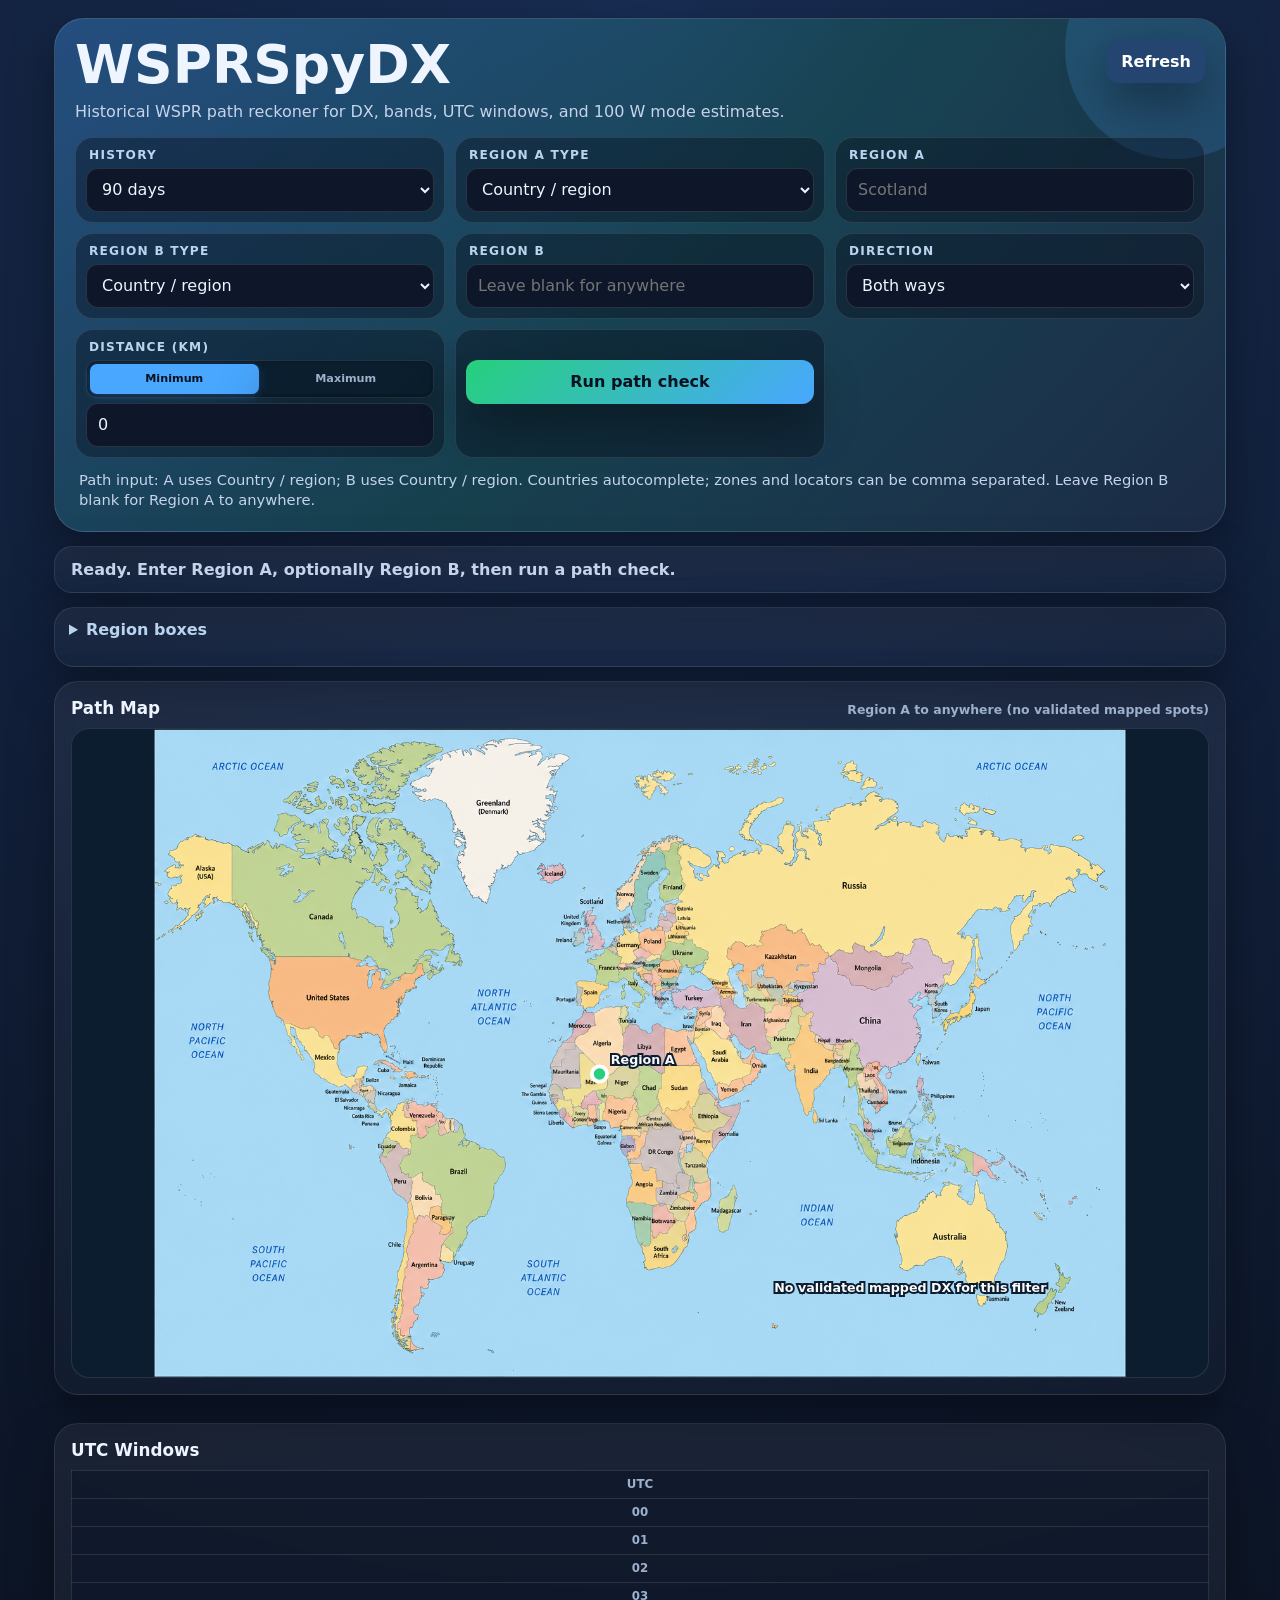
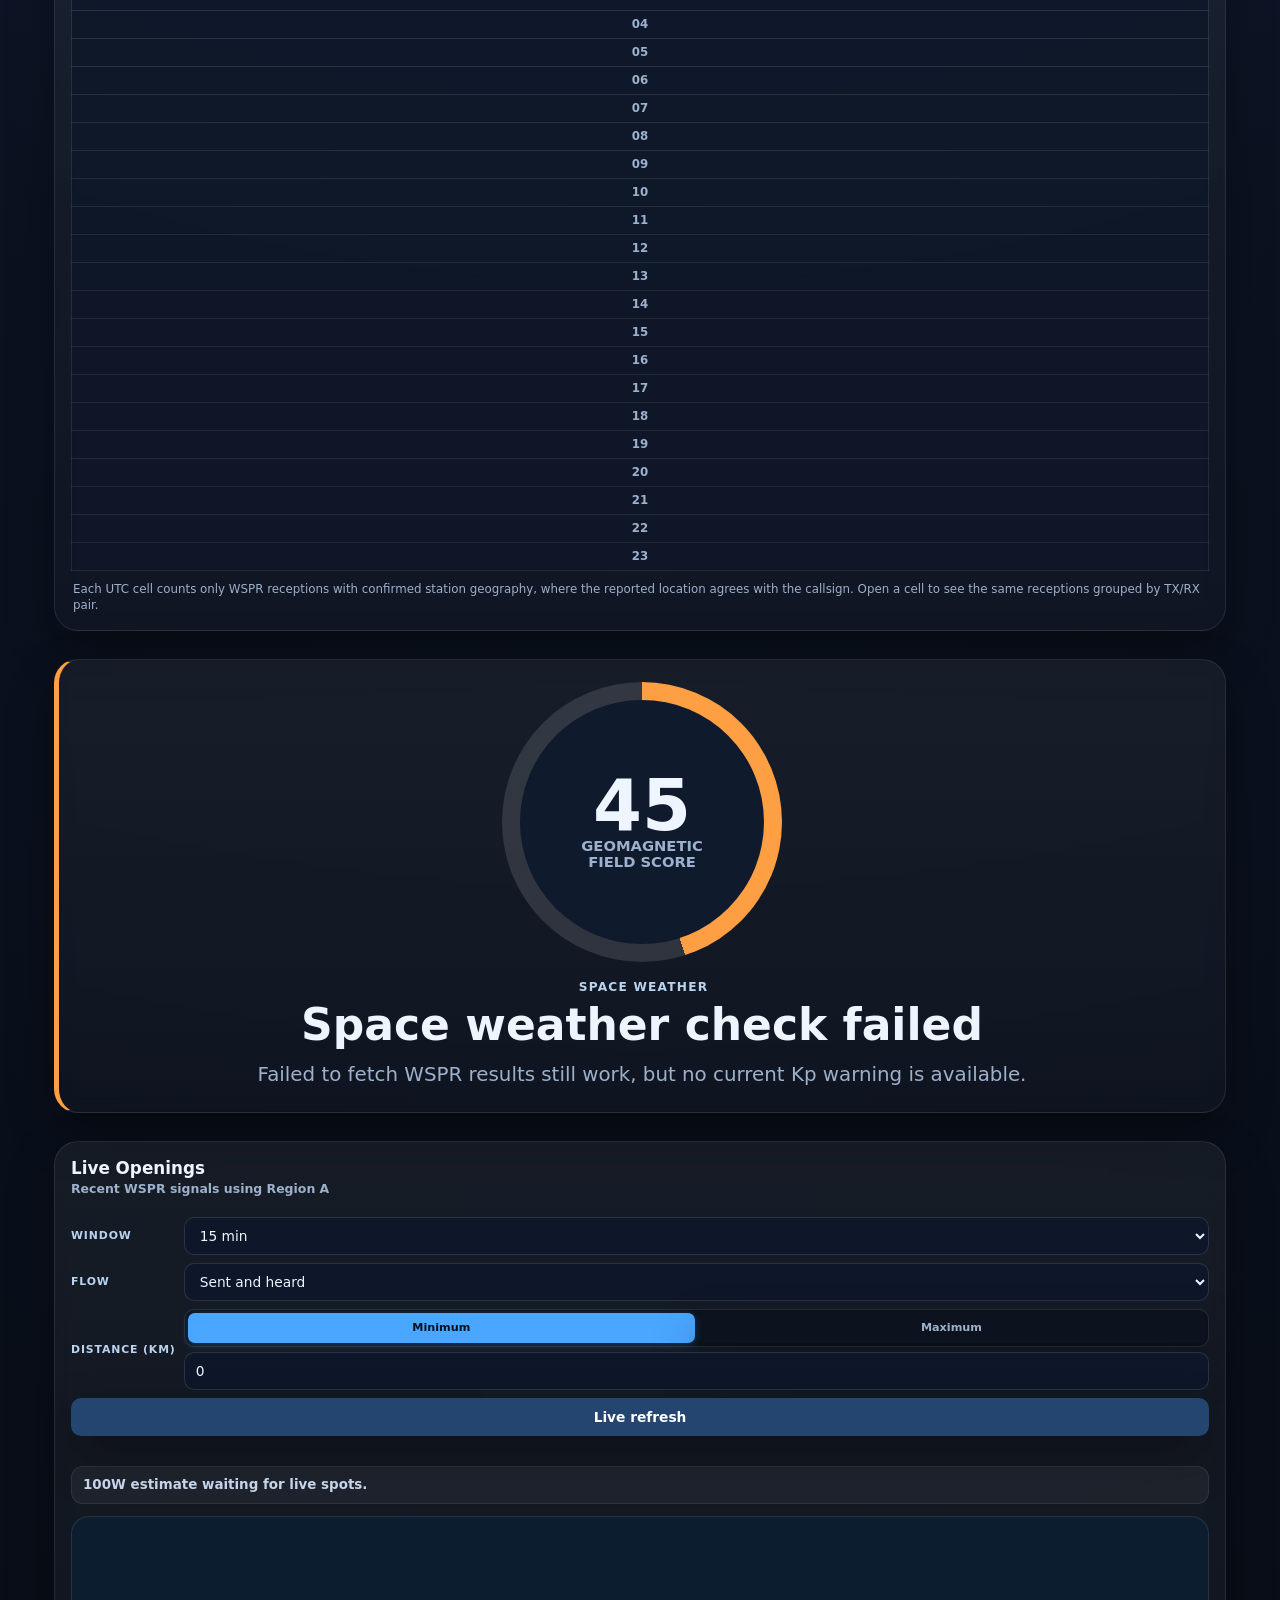
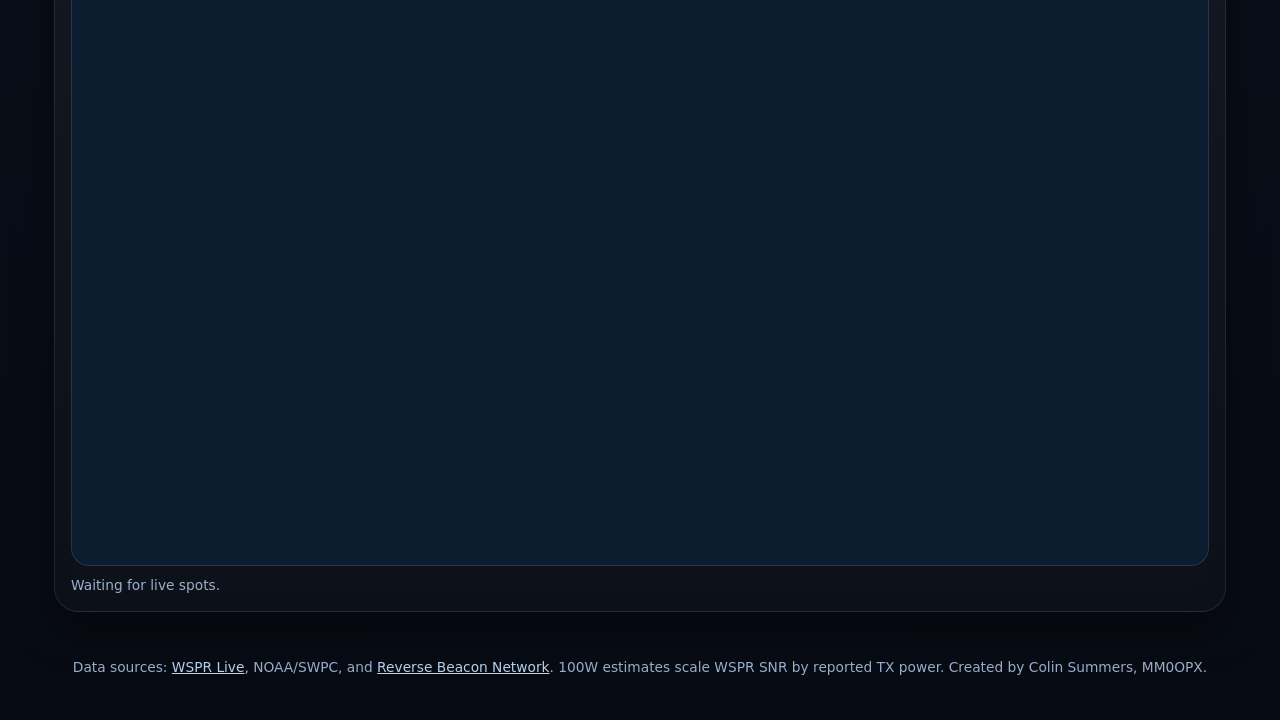
==== WSPRSpyDX-standalone.html @ 2f0802d1 "Align desktop distance label" ====
<!doctype html>
<html lang="en">
<head>
  <meta charset="utf-8">
  <meta name="viewport" content="width=device-width, initial-scale=1, viewport-fit=cover">
  <meta name="theme-color" content="#172033">
  <link rel="icon" href="[data-uri]">
  <!-- Standalone build: CSS, JavaScript, icon and map are embedded in this file. -->
  <title>WSPRSpyDX</title>
  <style>
    body{margin:0;min-height:100vh;background:#0b1220;color:#eef5ff;font-family:system-ui,-apple-system,Segoe UI,sans-serif}.wrap{max-width:1200px;margin:auto;padding:18px 14px}.appHeader,.card,.panel,.status{background:#111b2f;border:1px solid rgba(255,255,255,.12);border-radius:20px;padding:16px;margin-bottom:14px}.grid{display:grid;gap:14px}select,input,button{min-height:44px;border-radius:12px;border:1px solid rgba(255,255,255,.15);background:#0d1729;color:#eef5ff;font:inherit}.title h1{font-size:clamp(2rem,6vw,3.35rem);margin:0}
  </style>
  <style>
:root {
  color-scheme: dark;
  --bg: #0b1220;
  --panel: #111b2f;
  --panel-2: #0d1729;
  --soft: rgba(255,255,255,.055);
  --soft-2: rgba(255,255,255,.09);
  --text: #eef5ff;
  --muted: #9db0cc;
  --line: rgba(255,255,255,.11);
  --good: #26d07c;
  --ok: #f6c945;
  --warn: #ff9f43;
  --bad: #ff5c67;
  --blue: #49a7ff;
  --orange: #f05a28;
  --shadow: 0 20px 45px rgba(0,0,0,.35);
}

* {
  box-sizing: border-box;
}

body {
  margin: 0;
  min-height: 100dvh;
  font-family: system-ui, -apple-system, BlinkMacSystemFont, "Segoe UI", Roboto, Arial, sans-serif;
  background: radial-gradient(circle at top, #172c52 0, #0b1220 48%, #070b13 100%);
  color: var(--text);
}

.wrap {
  max-width: 1200px;
  margin: auto;
  padding: 18px 14px 42px;
}

.appHeader {
  position: relative;
  overflow: hidden;
  margin-bottom: 14px;
  padding: 20px;
  border: 1px solid rgba(255,255,255,.13);
  border-radius: 30px;
  background: linear-gradient(135deg, rgba(73,167,255,.32), rgba(38,208,124,.16) 52%, rgba(255,255,255,.045));
  box-shadow: var(--shadow);
}

.appHeader:before {
  content: "";
  position: absolute;
  right: -60px;
  top: -80px;
  width: 220px;
  height: 220px;
  border-radius: 50%;
  background: rgba(73,167,255,.18);
}

.top {
  position: relative;
  z-index: 1;
  display: flex;
  justify-content: space-between;
  gap: 12px;
  align-items: flex-start;
  margin-bottom: 14px;
}

.title h1 {
  margin: 0;
  line-height: .98;
  font-size: clamp(2rem, 6vw, 3.35rem);
  letter-spacing: 0;
}

.title p {
  max-width: 760px;
  margin: 8px 0 0;
  color: #c5d4ea;
  line-height: 1.45;
}

.actions {
  display: flex;
  gap: 8px;
  flex-wrap: wrap;
  justify-content: flex-end;
}

.selectors {
  position: relative;
  z-index: 1;
  display: grid;
  grid-template-columns: 1fr 1fr 1fr;
  gap: 10px;
}

.selectBox {
  min-width: 0;
  padding: 10px;
  border: 1px solid rgba(255,255,255,.10);
  border-radius: 18px;
  background: rgba(6,12,24,.38);
}

.selectBox label,
label span,
legend,
.weather-label,
.kicker {
  display: block;
  margin: 0 0 6px 3px;
  color: #bad4ef;
  font-size: .76rem;
  font-weight: 900;
  letter-spacing: .1em;
  text-transform: uppercase;
}

.modeNote {
  position: relative;
  z-index: 1;
  margin: 12px 4px 0;
  color: #c5d4ea;
  font-size: .92rem;
  line-height: 1.4;
}

select,
input,
button,
.btn {
  width: 100%;
  min-height: 44px;
  border: 1px solid rgba(255,255,255,.12);
  border-radius: 12px;
  background: #0d1729;
  color: var(--text);
  font: inherit;
}

select,
input {
  padding: 0 11px;
}

button,
.btn {
  border: 0;
  padding: 11px 14px;
  background: #24456f;
  color: white;
  font-weight: 900;
  cursor: pointer;
  box-shadow: var(--shadow);
}

button:hover,
.btn:hover {
  filter: brightness(1.1);
}

button:disabled {
  opacity: .62;
  cursor: wait;
}

.primary {
  background: linear-gradient(135deg, #26d07c, #49a7ff);
  color: #07111f;
}

.combo {
  position: relative;
}

.suggestions {
  display: none;
  position: absolute;
  z-index: 20;
  top: calc(100% + 5px);
  left: 0;
  right: 0;
  overflow: hidden;
  max-height: 230px;
  overflow-y: auto;
  border: 1px solid rgba(255,255,255,.13);
  border-radius: 14px;
  background: #12223b;
  box-shadow: var(--shadow);
}

.suggestions.open {
  display: grid;
}

.suggestions button {
  min-height: 40px;
  padding: 0 11px;
  border-radius: 0;
  background: transparent;
  box-shadow: none;
  text-align: left;
  white-space: normal;
  line-height: 1.25;
}

.suggestions button + button {
  border-top: 1px solid rgba(255,255,255,.08);
}

.status,
.panel,
.card {
  border: 1px solid rgba(255,255,255,.09);
  background: linear-gradient(180deg, rgba(255,255,255,.055), rgba(255,255,255,.025));
  box-shadow: var(--shadow);
  backdrop-filter: blur(8px);
}

.status {
  min-height: 46px;
  margin-bottom: 14px;
  padding: 13px 16px;
  border-radius: 18px;
  color: #c5d4ea;
  font-weight: 800;
}

.status.error {
  color: #ffd6d6;
}

.customPanel {
  margin-bottom: 14px;
  padding: 12px 14px;
  border-radius: 20px;
}

details summary {
  min-height: 34px;
  color: #bad4ef;
  cursor: pointer;
  font-weight: 900;
}

.box-editor {
  display: grid;
  grid-template-columns: 1fr 1fr;
  gap: 12px;
  padding-top: 8px;
}

fieldset {
  min-width: 0;
  margin: 0;
  padding: 10px;
  border: 1px solid rgba(255,255,255,.09);
  border-radius: 16px;
}

.coord-grid {
  display: grid;
  grid-template-columns: repeat(2, minmax(0, 1fr));
  gap: 8px;
  margin-top: 8px;
}

.grid {
  display: grid;
  grid-template-columns: repeat(12, 1fr);
  gap: 14px;
}

.card {
  min-height: 120px;
  padding: 16px;
  border-radius: 24px;
}

.mapCard {
  grid-column: span 12;
}

.liveMapCard {
  grid-column: span 12;
}

.rbnCard {
  grid-column: span 12;
}

.weatherCard {
  grid-column: span 12;
}

.heatmapCard {
  grid-column: span 12;
}

.latestCard {
  grid-column: span 12;
}

.section-head {
  display: flex;
  justify-content: space-between;
  gap: 10px;
  align-items: baseline;
  margin-bottom: 10px;
}

h2 {
  margin: 0;
  font-size: 1.05rem;
  letter-spacing: 0;
}

.section-head span {
  color: var(--muted);
  font-size: .78rem;
  font-weight: 800;
  text-align: right;
}

.card-filter {
  display: grid;
  grid-template-columns: auto minmax(128px, auto) minmax(76px, 110px) auto;
  gap: 8px;
  align-items: center;
}

.card-filter label {
  color: #bad4ef;
  font-size: .68rem;
  font-weight: 900;
  letter-spacing: .08em;
  text-transform: uppercase;
  white-space: normal;
}

.card-filter input,
.card-filter button {
  min-height: 34px;
  border-radius: 10px;
  font-size: .78rem;
}

.live-head {
  display: grid;
  grid-template-columns: minmax(0, 1fr);
  align-items: start;
}

.live-controls {
  display: grid;
  width: 100%;
  min-width: 0;
  grid-template-columns: auto minmax(110px, 140px) auto minmax(160px, 1fr) auto minmax(220px, 260px) minmax(130px, 160px);
  gap: 8px;
  align-items: center;
  margin-top: 10px;
}

.live-controls label {
  margin: 0;
  color: #bad4ef;
  font-size: .68rem;
  font-weight: 900;
  letter-spacing: .08em;
  text-transform: uppercase;
}

.live-controls select,
.live-controls input,
.live-controls button {
  min-height: 38px;
  border-radius: 10px;
  font-size: .86rem;
}

.live-controls input {
  width: 100%;
}

.distance-filter {
  display: grid;
  gap: 5px;
  min-width: 0;
}

.distance-toggle {
  display: grid;
  grid-template-columns: 1fr 1fr;
  gap: 3px;
  padding: 3px;
  border: 1px solid rgba(255,255,255,.11);
  border-radius: 10px;
  background: rgba(5,13,25,.48);
}

.distance-toggle .distance-mode-button {
  min-width: 0;
  min-height: 30px;
  padding: 4px 7px;
  border: 0;
  border-radius: 7px;
  background: transparent;
  color: var(--muted);
  font-size: .7rem;
  font-weight: 900;
  cursor: pointer;
  overflow: hidden;
  white-space: nowrap;
}

.distance-toggle .distance-mode-button.active {
  background: var(--blue);
  color: #06111f;
  box-shadow: 0 2px 8px rgba(73,167,255,.26);
}

.rbn-controls {
  grid-template-columns: auto minmax(92px, 130px) auto minmax(96px, 130px) minmax(128px, auto) minmax(76px, 120px) minmax(110px, 140px);
}

@media (min-width: 1401px) {
  .liveMapCard .live-controls {
    grid-template-columns: auto minmax(110px, 140px) auto minmax(180px, 1fr) auto minmax(220px, 260px);
    grid-template-rows: auto auto;
  }

  .liveMapCard .live-controls label[for="liveWindow"] {
    grid-column: 1;
    grid-row: 1;
  }

  .liveMapCard #liveWindow {
    grid-column: 2;
    grid-row: 1;
  }

  .liveMapCard .live-controls label[for="liveDirection"] {
    grid-column: 3;
    grid-row: 1;
  }

  .liveMapCard #liveDirection {
    grid-column: 4;
    grid-row: 1;
  }

  .liveMapCard #liveRefreshBtn {
    grid-column: 5 / 7;
    grid-row: 1;
  }

  .liveMapCard .live-controls label[for="liveMinDistance"] {
    grid-column: 5;
    grid-row: 2;
    align-self: end;
    margin-bottom: 13px;
  }

  .liveMapCard .live-controls .distance-filter {
    grid-column: 6;
    grid-row: 2;
  }
}

.live-bands,
.live-countries {
  display: flex;
  flex-wrap: wrap;
  gap: 8px;
  margin: 10px 0 0;
}

.live-band-chip,
.live-country-chip,
.live-band-empty {
  display: inline-flex;
  align-items: center;
  gap: 7px;
  min-height: 32px;
  padding: 5px 10px;
  border: 1px solid rgba(255,255,255,.1);
  border-left: 5px solid var(--band-color, var(--muted));
  border-radius: 12px;
  background: rgba(255,255,255,.06);
  color: var(--text);
  font-size: .78rem;
  font-weight: 900;
}

.live-band-chip,
.live-country-chip {
  font-family: inherit;
  text-align: left;
  cursor: pointer;
  touch-action: pan-y;
  -webkit-tap-highlight-color: transparent;
}

.live-detail-trigger[aria-expanded="true"] {
  border-color: var(--accent);
  background: rgba(73,167,255,.16);
  box-shadow: 0 0 0 2px rgba(73,167,255,.18);
}

.live-bands > .live-detail,
.live-countries > .live-detail {
  flex: 1 0 100%;
  width: 100%;
  margin: 2px 0 4px;
}

.live-band-chip span,
.live-country-chip span,
.live-band-empty {
  color: var(--muted);
  font-weight: 800;
}

.live-country-chip {
  border-left-color: var(--blue);
}

.live-power {
  margin: 10px 0 12px;
  padding: 9px 11px;
  border: 1px solid rgba(255,255,255,.08);
  border-radius: 12px;
  background: rgba(255,255,255,.05);
  color: #c5d4ea;
  font-size: .84rem;
  font-weight: 850;
  line-height: 1.35;
}

.space-weather {
  display: grid;
  grid-template-columns: 1fr;
  align-content: start;
  justify-items: center;
  gap: 18px;
  border-left-width: 5px;
  padding: 22px;
  text-align: center;
}

.space-weather.quiet {
  border-left-color: var(--good);
}

.space-weather.caution {
  border-left-color: var(--warn);
}

.space-weather.storm {
  border-left-color: var(--bad);
}

.space-weather strong {
  display: block;
  font-size: clamp(1.7rem, 6vw, 2.75rem);
  line-height: 1.15;
}

.space-weather p {
  width: 100%;
  max-width: 1020px;
  margin: 10px auto 0;
  color: var(--muted);
  font-size: clamp(1rem, 3.5vw, 1.24rem);
  line-height: 1.45;
}

.weatherGauge {
  width: clamp(190px, 28vw, 280px);
  height: clamp(190px, 28vw, 280px);
  border-radius: 50%;
  display: grid;
  place-items: center;
  position: relative;
  flex: none;
  background: conic-gradient(var(--good) calc(var(--gauge) * 1%), rgba(255,255,255,.12) 0);
}

.space-weather.caution .weatherGauge {
  background: conic-gradient(var(--warn) calc(var(--gauge) * 1%), rgba(255,255,255,.12) 0);
}

.space-weather.storm .weatherGauge {
  background: conic-gradient(var(--bad) calc(var(--gauge) * 1%), rgba(255,255,255,.12) 0);
}

.weatherGauge:after {
  content: "";
  position: absolute;
  inset: 18px;
  border-radius: 50%;
  background: #101a2d;
}

.weatherGauge b,
.weatherGauge span {
  position: relative;
  z-index: 1;
}

.weatherGauge b {
  align-self: end;
  font-size: clamp(3rem, 8vw, 4.4rem);
  line-height: .9;
}

.weatherGauge span {
  align-self: start;
  color: var(--muted);
  font-size: clamp(.72rem, 2.4vw, .92rem);
  font-weight: 900;
  text-transform: uppercase;
  text-align: center;
  line-height: 1.05;
}

.weatherCopy {
  width: 100%;
  min-width: 0;
}

.score-strip {
  grid-column: span 12;
  display: grid;
  grid-template-columns: repeat(4, minmax(0, 1fr));
  gap: 14px;
}

.score-card {
  min-height: 128px;
  padding: 14px;
  border: 1px solid rgba(255,255,255,.09);
  border-radius: 20px;
  background: linear-gradient(135deg, rgba(73,167,255,.14), rgba(255,255,255,.035));
  box-shadow: var(--shadow);
}

.score-card .band {
  color: var(--ok);
  font-size: 1rem;
  font-weight: 950;
}

.score-card strong {
  display: block;
  margin: 4px 0;
  font-size: 2rem;
  line-height: 1;
}

.metric,
.slot-sub,
.spot-sub {
  color: var(--muted);
  font-size: .82rem;
  line-height: 1.4;
}

.path-map {
  position: relative;
  overflow: hidden;
  touch-action: pan-x pan-y pinch-zoom;
  min-height: 310px;
  border: 1px solid rgba(255,255,255,.1);
  border-radius: 18px;
  background: #0d1d30;
  aspect-ratio: 7 / 4;
}

.path-map svg {
  position: absolute;
  inset: 0;
  display: block;
  width: 100%;
  height: 100%;
}

.map-base {
  pointer-events: none;
}

.map-route {
  fill: none;
  stroke: var(--orange);
  stroke-width: 8;
  stroke-linecap: round;
}

.map-route-shadow {
  fill: none;
  stroke: #ffffff;
  stroke-width: 14;
  stroke-linecap: round;
  opacity: .85;
}

.map-route-fan {
  opacity: .58;
}

.map-route-shadow.map-route-fan {
  opacity: .32;
}

.map-pin {
  stroke: #ffffff;
  stroke-width: 6;
}

.map-pin.a {
  fill: var(--good);
}

.map-pin.b {
  fill: var(--ok);
}

.map-label {
  fill: #f8fafc;
  font-size: 20px;
  font-weight: 900;
  paint-order: stroke;
  stroke: #0d1d30;
  stroke-width: 6px;
}

.live-map {
  min-height: 340px;
}

.live-route {
  fill: none;
  stroke: var(--route-color);
  stroke-width: 6;
  stroke-linecap: round;
  opacity: var(--route-alpha);
}

.live-dot {
  fill: var(--band-color, var(--ok));
  stroke: #ffffff;
  stroke-width: 3;
  opacity: .92;
}

.live-focus {
  filter: drop-shadow(0 0 10px rgba(38,208,124,.55));
}

.live-label {
  fill: #f8fafc;
  font-size: 18px;
  font-weight: 900;
  paint-order: stroke;
  stroke: #0d1d30;
  stroke-width: 5px;
}

.live-summary {
  margin-top: 10px;
  color: var(--muted);
  font-size: .86rem;
  line-height: 1.4;
}

.rbn-table-wrap {
  overflow-x: auto;
  margin-top: 12px;
}

.rbn-table {
  width: 100%;
  border-collapse: collapse;
  color: #dceaff;
  font-size: .82rem;
}

.rbn-table th,
.rbn-table td {
  padding: 9px 8px;
  border-bottom: 1px solid rgba(255,255,255,.1);
  text-align: left;
  white-space: nowrap;
}

.rbn-table th {
  color: #9fb9d7;
  font-size: .7rem;
  text-transform: uppercase;
}

.heatmap-wrap {
  overflow-x: auto;
  overflow-y: hidden;
  touch-action: pan-x pan-y pinch-zoom;
  -webkit-overflow-scrolling: touch;
  padding-bottom: 4px;
  scrollbar-color: rgba(159,185,215,.55) rgba(255,255,255,.06);
}

.heatmap-note {
  margin: 7px 2px 0;
  color: var(--muted);
  font-size: .74rem;
  line-height: 1.35;
}

.heatmap {
  width: 100%;
  min-width: 0;
  border-collapse: collapse;
  table-layout: fixed;
  font-size: clamp(.58rem, 1.45vw, .74rem);
}

.heatmap th,
.heatmap td {
  height: 28px;
  min-width: 0;
  padding: 0 2px;
  border: 1px solid rgba(255,255,255,.08);
  text-align: center;
  overflow: hidden;
  line-height: 1;
}

.heatmap th {
  color: var(--muted);
  font-weight: 800;
  background: rgba(13,23,41,.72);
}

.heatmap td {
  color: #07130e;
  font-weight: 900;
  font-variant-numeric: tabular-nums;
}

.heatmap td span {
  display: block;
  width: 100%;
  max-width: 100%;
  overflow: hidden;
  text-align: center;
  white-space: nowrap;
}

.heatmap-cell {
  cursor: pointer;
}

.heatmap-cell.digits-4 span {
  font-size: .92em;
}

.heatmap-cell.digits-5 span {
  font-size: .78em;
}

.heatmap-cell.digits-6 span {
  font-size: .68em;
}

.heatmap-cell:focus-visible {
  outline: 2px solid var(--accent);
  outline-offset: -2px;
}

.heatmap-cell:active {
  filter: brightness(1.14);
}

.latest {
  display: grid;
  gap: 9px;
  margin: 0;
  padding: 0;
  list-style: none;
}

.spot {
  padding: 11px;
  border: 1px solid rgba(255,255,255,.075);
  border-radius: 16px;
  background: rgba(255,255,255,.055);
}

.band-detail {
  margin-top: 14px;
  padding-top: 14px;
  border-top: 1px solid rgba(255,255,255,.1);
}

.band-detail[hidden] {
  display: none;
}

.band-detail h3 {
  margin: 0;
  font-size: 1rem;
}

.band-country-summary {
  margin: 10px 0 4px;
}

.slot-main,
.spot-main {
  display: flex;
  justify-content: space-between;
  gap: 10px;
  font-weight: 950;
}

.mode-hint {
  display: flex;
  align-items: center;
  flex-wrap: wrap;
  gap: 5px;
  max-width: 100%;
  margin-top: 8px;
  color: var(--muted);
  font-size: .78rem;
  font-weight: 900;
}

.mode-chip {
  display: inline-flex;
  align-items: center;
  min-height: 22px;
  padding: 2px 7px;
  border-radius: 999px;
  border: 1px solid transparent;
  color: #07130e;
}

.mode-chip.ok {
  background: var(--good);
}

.mode-chip.no {
  background: var(--bad);
  color: white;
}

.source-note {
  margin-top: 18px;
  padding: 14px 2px 0;
  color: var(--muted);
  font-size: .86rem;
  line-height: 1.45;
  text-align: center;
}

.source-note a {
  color: #bad4ef;
}

@media (max-width: 1400px) {
  .live-head {
    grid-template-columns: minmax(0, 1fr);
  }

  .live-controls {
    width: 100%;
    min-width: 0;
    justify-self: stretch;
    grid-template-columns: max-content minmax(0, 1fr);
    margin-top: 10px;
  }

  .live-controls > label {
    white-space: nowrap;
  }

  .live-controls > button {
    grid-column: 1 / -1;
  }

  .live-controls .distance-toggle button {
    grid-column: auto;
  }
}

@media (max-width: 900px) {
  .selectors,
  .box-editor {
    grid-template-columns: 1fr;
  }

  .mapCard,
  .liveMapCard,
  .rbnCard,
  .weatherCard {
    grid-column: span 12;
  }

  .score-strip {
    grid-template-columns: repeat(2, minmax(0, 1fr));
  }

  .top {
    flex-direction: column;
  }

  .actions {
    justify-content: flex-start;
  }

  .path-map {
    min-height: 240px;
  }

  .live-head {
    display: grid;
  }

  .rbn-controls {
    grid-template-columns: max-content minmax(0, 1fr);
  }

  .card-filter {
    grid-template-columns: 1fr 1fr;
    width: 100%;
    margin-top: 8px;
  }

  .card-filter span {
    display: none;
  }

  .card-filter button {
    grid-column: 1 / -1;
  }

}

@media (max-width: 520px) {
  .wrap {
    padding: 10px 8px 28px;
  }

  .appHeader {
    padding: 14px;
    border-radius: 20px;
  }

  .title h1 {
    font-size: 2.2rem;
    line-height: 1.05;
  }

  .title p,
  .modeNote {
    font-size: .92rem;
  }

  .score-strip {
    grid-template-columns: 1fr;
  }

  .card {
    padding: 14px;
    border-radius: 18px;
    backdrop-filter: none;
  }

  .path-map {
    min-height: 205px;
    border-radius: 14px;
  }

  .live-map {
    min-height: 230px;
  }

  .space-weather {
    border-left-width: 1px;
    border-top-width: 5px;
    padding: 18px 14px;
    gap: 18px;
  }

  .space-weather p {
    max-width: none;
    font-size: 1rem;
  }

  .weatherGauge {
    width: min(78vw, 290px);
    height: min(78vw, 290px);
  }

  .weatherGauge:after {
    inset: 18px;
  }

  .weatherCopy {
    width: 100%;
  }

  .space-weather.quiet {
    border-top-color: var(--good);
  }

  .space-weather.caution {
    border-top-color: var(--warn);
  }

  .space-weather.storm {
    border-top-color: var(--bad);
  }

  .heatmap {
    font-size: clamp(.48rem, 2.15vw, .66rem);
    min-width: 760px;
  }

  .heatmap th,
  .heatmap td {
    height: 25px;
    padding: 0 1px;
  }

  .heatmap th:first-child,
  .heatmap td:first-child {
    width: 40px;
    position: sticky;
    left: 0;
    z-index: 2;
    box-shadow: 1px 0 0 rgba(255,255,255,.08);
  }

  .heatmap th:first-child {
    z-index: 3;
  }

  .heatmap-cell.digits-4 span {
    font-size: .84em;
  }

  .heatmap-cell.digits-5 span {
    font-size: .58em;
  }

  .heatmap-cell.digits-6 span {
    font-size: .5em;
  }

  .suggestions {
    position: static;
    margin-top: 7px;
    border-radius: 12px;
    box-shadow: none;
  }

  .map-label {
    font-size: 28px;
  }

  .slot-main,
  .spot-main {
    display: grid;
    gap: 3px;
  }
}

</style>
</head>
<body>
  <main class="wrap">
    <header class="appHeader">
      <div class="top">
        <div class="title">
          <h1>WSPRSpyDX</h1>
          <p>Historical WSPR path reckoner for DX, bands, UTC windows, and 100 W mode estimates.</p>
        </div>
        <div class="actions">
          <button id="refreshBtn" type="button" aria-label="Refresh data" title="Refresh data">Refresh</button>
        </div>
      </div>
      <div class="selectors" aria-label="Path controls">
        <div class="selectBox">
          <label for="period">History</label>
          <select id="period">
            <option value="1">1 day</option>
            <option value="2">2 days</option>
            <option value="3">3 days</option>
            <option value="4">4 days</option>
            <option value="5">5 days</option>
            <option value="10">10 days</option>
            <option value="20">20 days</option>
            <option value="30">30 days</option>
            <option value="90" selected>90 days</option>
          </select>
        </div>
        <div class="selectBox">
          <label for="aMode">Region A type</label>
          <select id="aMode">
            <option value="country" selected>Country / region</option>
            <option value="cq">CQ zone</option>
            <option value="itu">ITU zone</option>
            <option value="locator">Maidenhead locator</option>
          </select>
        </div>
        <div class="selectBox">
          <label id="aInputLabel" for="aCountry">Region A</label>
          <div class="combo">
            <input id="aCountry" autocomplete="off" value="" aria-label="Region A country or area">
            <datalist id="aCountryOptions"></datalist>
            <div class="suggestions" id="aSuggestions" role="listbox"></div>
          </div>
        </div>
        <div class="selectBox">
          <label for="bMode">Region B type</label>
          <select id="bMode">
            <option value="country" selected>Country / region</option>
            <option value="cq">CQ zone</option>
            <option value="itu">ITU zone</option>
            <option value="locator">Maidenhead locator</option>
          </select>
        </div>
        <div class="selectBox">
          <label id="bInputLabel" for="bCountry">Region B</label>
          <div class="combo">
            <input id="bCountry" autocomplete="off" value="" placeholder="Leave blank for anywhere" aria-label="Region B country or area">
            <datalist id="bCountryOptions"></datalist>
            <div class="suggestions" id="bSuggestions" role="listbox"></div>
          </div>
        </div>
        <div class="selectBox">
          <label for="direction">Direction</label>
          <select id="direction">
            <option value="both" selected>Both ways</option>
            <option value="ab">A heard in B</option>
            <option value="ba">B heard in A</option>
          </select>
        </div>
        <div class="selectBox">
          <label for="pathMinDistance">Distance (km)</label>
          <div class="distance-filter">
            <input id="pathDistanceMode" type="hidden" value="min">
            <div class="distance-toggle" role="group" aria-label="Historical distance filter mode">
              <button class="distance-mode-button active" type="button" data-distance-target="pathDistanceMode" data-distance-mode="min" aria-pressed="true">Minimum</button>
              <button class="distance-mode-button" type="button" data-distance-target="pathDistanceMode" data-distance-mode="max" aria-pressed="false">Maximum</button>
            </div>
            <input id="pathMinDistance" type="number" min="0" max="20040" step="100" value="0" inputmode="numeric" placeholder="0" aria-label="Historical distance in kilometres">
          </div>
        </div>
        <div class="selectBox runBox">
          <label>&nbsp;</label>
          <button id="runBtn" class="primary" type="button">Run path check</button>
        </div>
      </div>
      <p class="modeNote" id="modeNote">Mix country, CQ zone, ITU zone, or Maidenhead locator on either side of the path. Leave Region B blank for Region A to anywhere.</p>
    </header>

    <section class="status" id="status" role="status">Ready.</section>

    <details class="panel customPanel" id="customDetails">
        <summary>Region boxes</summary>
        <div class="box-editor">
          <fieldset>
            <legend>Region A</legend>
            <input id="aName" aria-label="Region A name">
            <div class="coord-grid">
              <input id="aLatMin" inputmode="decimal" aria-label="A minimum latitude">
              <input id="aLatMax" inputmode="decimal" aria-label="A maximum latitude">
              <input id="aLonMin" inputmode="decimal" aria-label="A minimum longitude">
              <input id="aLonMax" inputmode="decimal" aria-label="A maximum longitude">
            </div>
          </fieldset>
          <fieldset>
            <legend>Region B</legend>
            <input id="bName" aria-label="Region B name">
            <div class="coord-grid">
              <input id="bLatMin" inputmode="decimal" aria-label="B minimum latitude">
              <input id="bLatMax" inputmode="decimal" aria-label="B maximum latitude">
              <input id="bLonMin" inputmode="decimal" aria-label="B minimum longitude">
              <input id="bLonMax" inputmode="decimal" aria-label="B maximum longitude">
            </div>
          </fieldset>
        </div>
      </details>

    <div class="grid">
    <section class="card mapCard">
      <div class="section-head">
        <h2>Path Map</h2>
        <span id="mapMeta"></span>
      </div>
      <div class="path-map" id="pathMap" aria-label="Selected radio path map"></div>
    </section>

    <section class="card heatmapCard">
      <div class="section-head">
        <h2>UTC Windows</h2>
        <span id="queryMeta"></span>
      </div>
      <div class="heatmap-wrap">
        <table class="heatmap" id="heatmap" aria-label="Band by hour heatmap"></table>
      </div>
      <p class="heatmap-note">Each UTC cell counts only WSPR receptions with confirmed station geography, where the reported location agrees with the callsign. Open a cell to see the same receptions grouped by TX/RX pair.</p>
      <div class="band-detail utc-detail" id="bandDetailPanel" hidden>
        <div class="section-head band-detail-head">
          <div>
            <h3 id="bandDetailTitle">Select a UTC window to see matching spots</h3>
            <span id="bandDetailMeta">Tap a populated UTC window for country and 100W spot detail.</span>
          </div>
        </div>
        <div class="live-countries band-country-summary" id="bandCountrySummary"></div>
        <div class="rbn-table-wrap">
          <table class="rbn-table band-spot-table" id="bandSpotTable" aria-label="Selected UTC window spots"></table>
        </div>
      </div>
    </section>

    <section class="card weatherCard space-weather quiet" id="spaceWeather" aria-label="Space weather">
      <div class="weatherGauge" id="spaceWeatherGauge" style="--gauge: 0">
        <b id="spaceWeatherScore">--</b>
        <span>Geomagnetic<br>field score</span>
      </div>
      <div class="weatherCopy">
        <span class="weather-label">Space weather</span>
        <strong id="spaceWeatherTitle">Checking NOAA Kp...</strong>
        <p id="spaceWeatherBody">Recent geomagnetic activity can make current HF conditions differ from the historical WSPR pattern.</p>
      </div>
    </section>

    <section class="card liveMapCard">
      <div class="section-head live-head">
        <div>
          <h2>Live Openings</h2>
          <span id="liveMapMeta">Recent WSPR signals using Region A</span>
        </div>
        <div class="live-controls">
          <label for="liveWindow">Window</label>
          <select id="liveWindow">
            <option value="15" selected>15 min</option>
            <option value="30">30 min</option>
            <option value="60">1 hour</option>
          </select>
          <label for="liveDirection">Flow</label>
          <select id="liveDirection">
            <option value="both" selected>Sent and heard</option>
            <option value="sent">Sent from A</option>
            <option value="heard">Heard in A</option>
          </select>
          <label for="liveMinDistance">Distance (km)</label>
          <div class="distance-filter">
            <input id="liveDistanceMode" type="hidden" value="min">
            <div class="distance-toggle" role="group" aria-label="Live distance filter mode">
              <button class="distance-mode-button active" type="button" data-distance-target="liveDistanceMode" data-distance-mode="min" aria-pressed="true">Minimum</button>
              <button class="distance-mode-button" type="button" data-distance-target="liveDistanceMode" data-distance-mode="max" aria-pressed="false">Maximum</button>
            </div>
            <input id="liveMinDistance" type="number" min="0" max="20040" step="100" value="0" list="liveDistanceOptions" inputmode="numeric" placeholder="0" aria-label="Live distance in kilometres">
          </div>
          <datalist id="liveDistanceOptions">
            <option value="0"></option>
            <option value="500"></option>
            <option value="1000"></option>
            <option value="3000"></option>
            <option value="5000"></option>
            <option value="10000"></option>
          </datalist>
          <button id="liveRefreshBtn" type="button">Live refresh</button>
        </div>
      </div>
      <div class="live-bands" id="liveBands" aria-label="Hot live bands"></div>
      <div class="live-countries" id="liveCountries" aria-label="Hot live countries"></div>
      <div class="live-power" id="livePower">100W estimate waiting for live spots.</div>
      <div class="path-map live-map" id="liveMap" aria-label="Live WSPR openings map"></div>
      <div class="live-summary" id="liveSummary">Waiting for live spots.</div>
      <div class="band-detail live-detail" id="liveDetailPanel" hidden>
        <div class="section-head band-detail-head">
          <div>
            <h3 id="liveDetailTitle">Select a hot band or country</h3>
            <span id="liveDetailMeta">Tap a tile to see its mapped live receptions.</span>
          </div>
        </div>
        <div class="rbn-table-wrap">
          <table class="rbn-table band-spot-table" id="liveDetailTable" aria-label="Selected live opening spots"></table>
        </div>
      </div>
    </section>

    <section class="card rbnCard" id="rbnCard" hidden>
      <div class="section-head live-head">
        <div>
          <h2>CW RBN Monitor</h2>
          <span id="rbnMeta">Reverse Beacon Network spot lookup</span>
        </div>
        <div class="live-controls rbn-controls">
          <label for="rbnCall">Call</label>
          <input id="rbnCall" type="text" value="MM0OPX" placeholder="Callsign" autocapitalize="characters" spellcheck="false" aria-label="RBN callsign">
          <label for="rbnWindow">Window</label>
          <select id="rbnWindow">
            <option value="900" selected>15 min</option>
            <option value="1800">30 min</option>
            <option value="3600">1 hour</option>
            <option value="86400">24 hours</option>
          </select>
          <label for="rbnMinDistance">Distance (km)</label>
          <div class="distance-filter">
            <input id="rbnDistanceMode" type="hidden" value="min">
            <div class="distance-toggle" role="group" aria-label="RBN distance filter mode">
              <button class="distance-mode-button active" type="button" data-distance-target="rbnDistanceMode" data-distance-mode="min" aria-pressed="true">Minimum</button>
              <button class="distance-mode-button" type="button" data-distance-target="rbnDistanceMode" data-distance-mode="max" aria-pressed="false">Maximum</button>
            </div>
            <input id="rbnMinDistance" type="number" min="0" max="20040" step="100" value="0" inputmode="numeric" placeholder="0" aria-label="RBN distance in kilometres">
          </div>
          <button id="rbnRunBtn" type="button">Run RBN</button>
        </div>
      </div>
      <div class="path-map live-map" id="rbnMap" aria-label="Reverse Beacon Network map"></div>
      <div class="rbn-table-wrap">
        <table class="rbn-table" id="rbnTable" aria-label="Reverse Beacon Network spots"></table>
      </div>
      <div class="live-summary" id="rbnSummary">Enter a callsign and run a CW RBN lookup.</div>
    </section>
    </div>

    <footer class="source-note">
      Data sources: <a href="https://wspr.live/" target="_blank" rel="noopener">WSPR Live</a>, NOAA/SWPC, and <a href="https://www.reversebeacon.net/" target="_blank" rel="noopener">Reverse Beacon Network</a>.
      100W estimates scale WSPR SNR by reported TX power. Created by Colin Summers, MM0OPX.
    </footer>
  </main>
  <script>
const worldMapDataUrl = "[data-uri]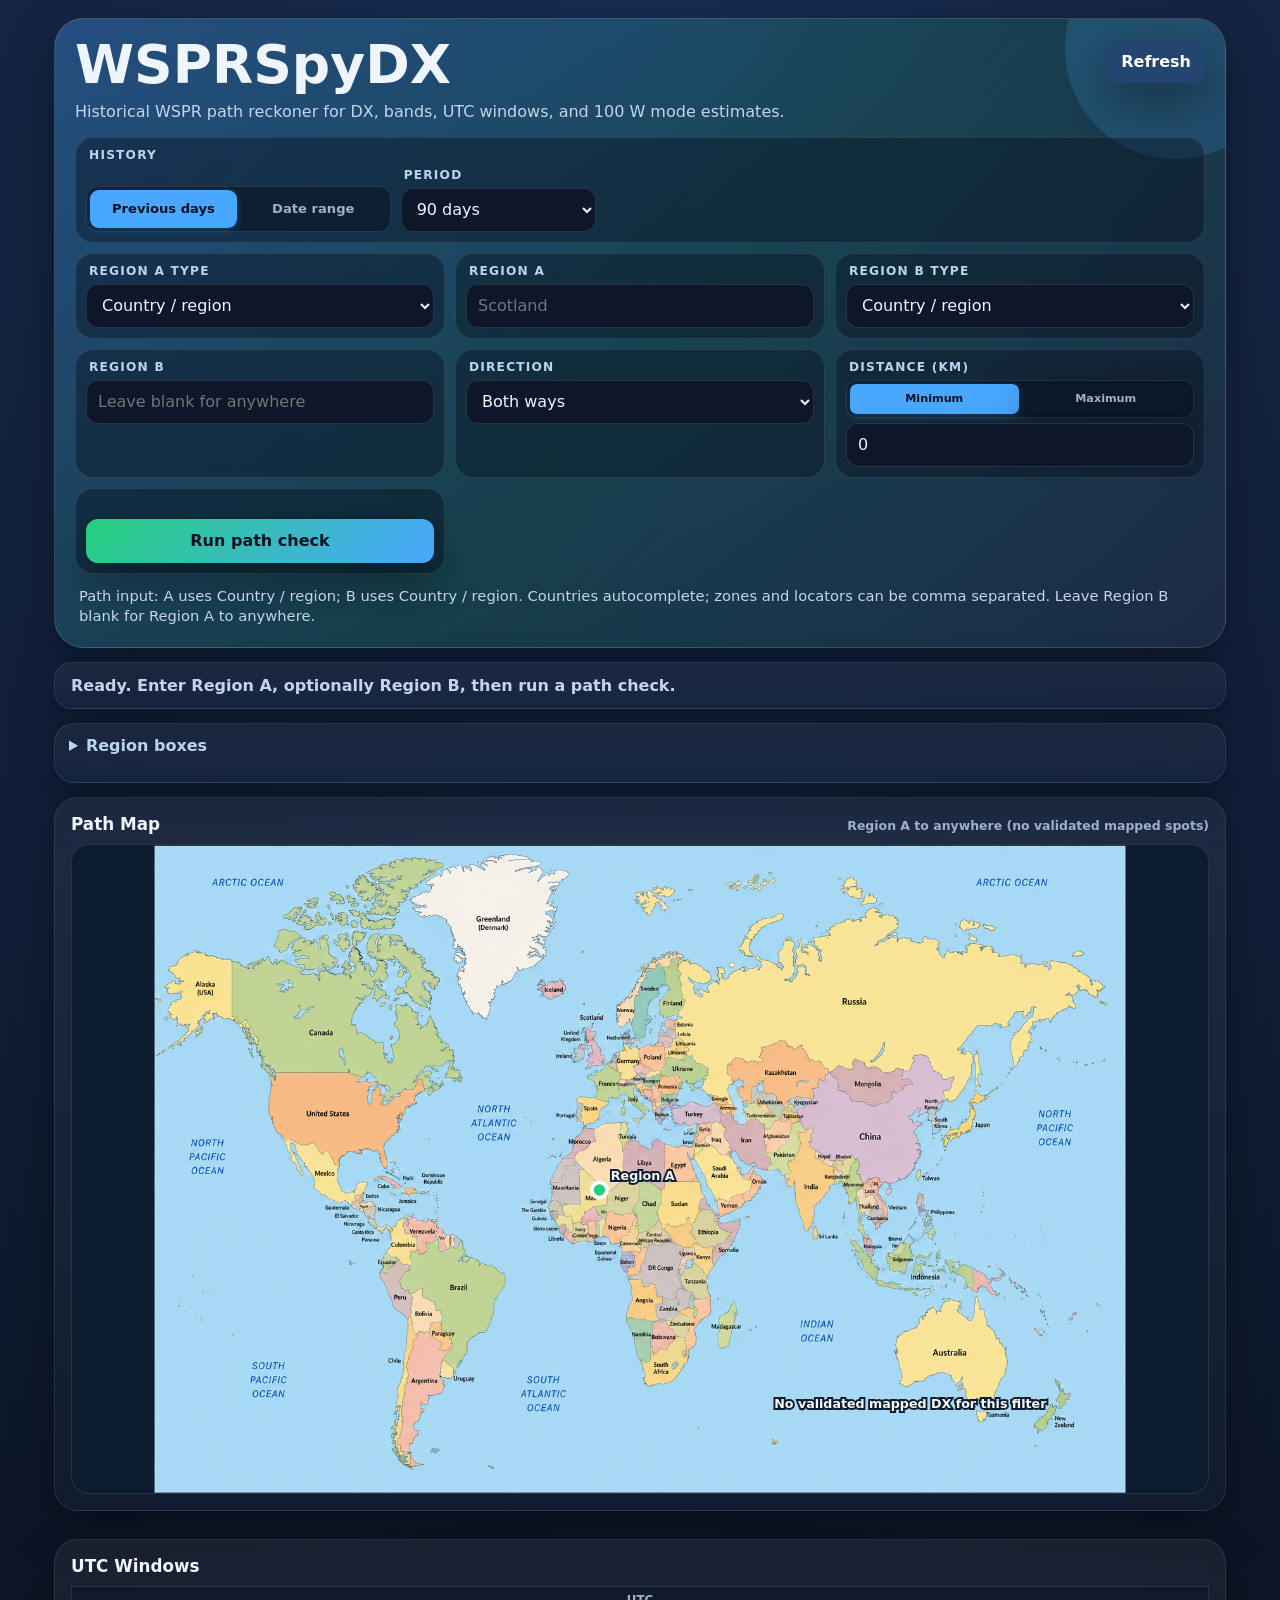
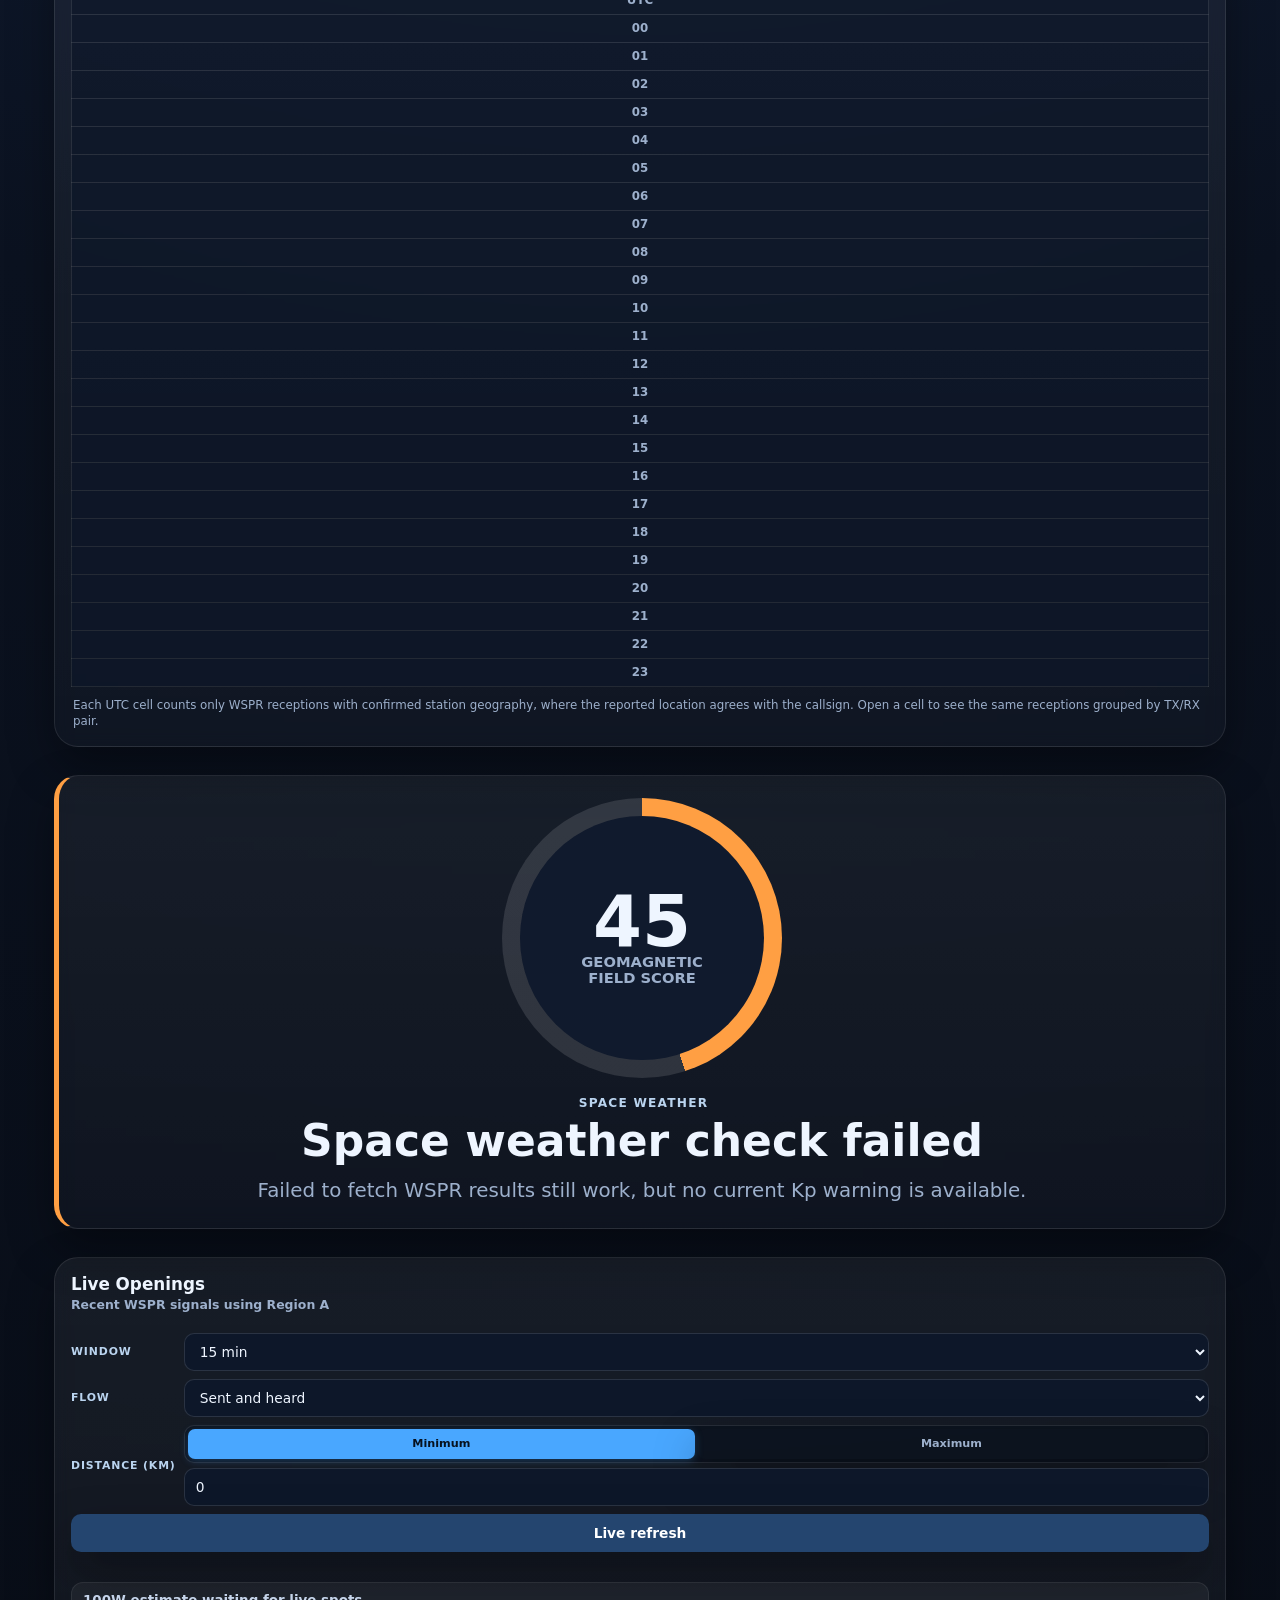
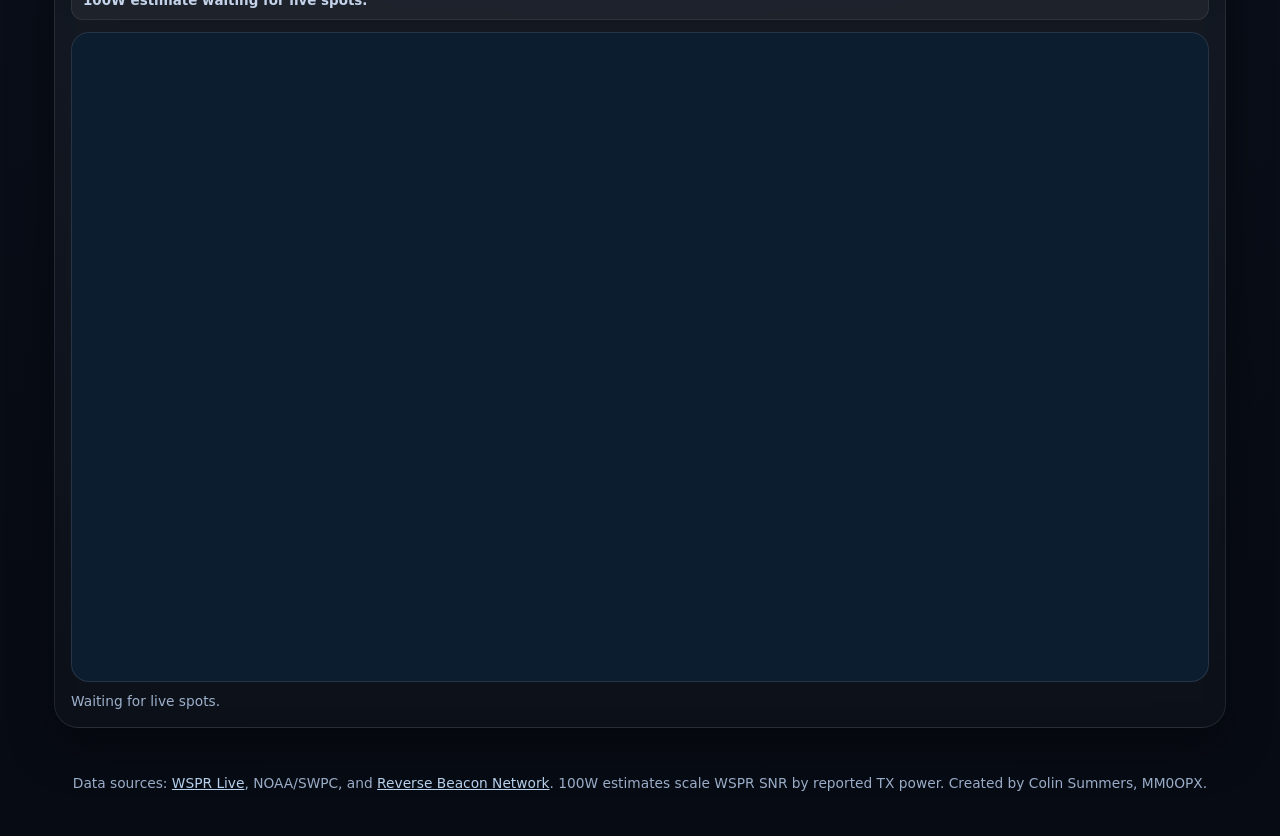
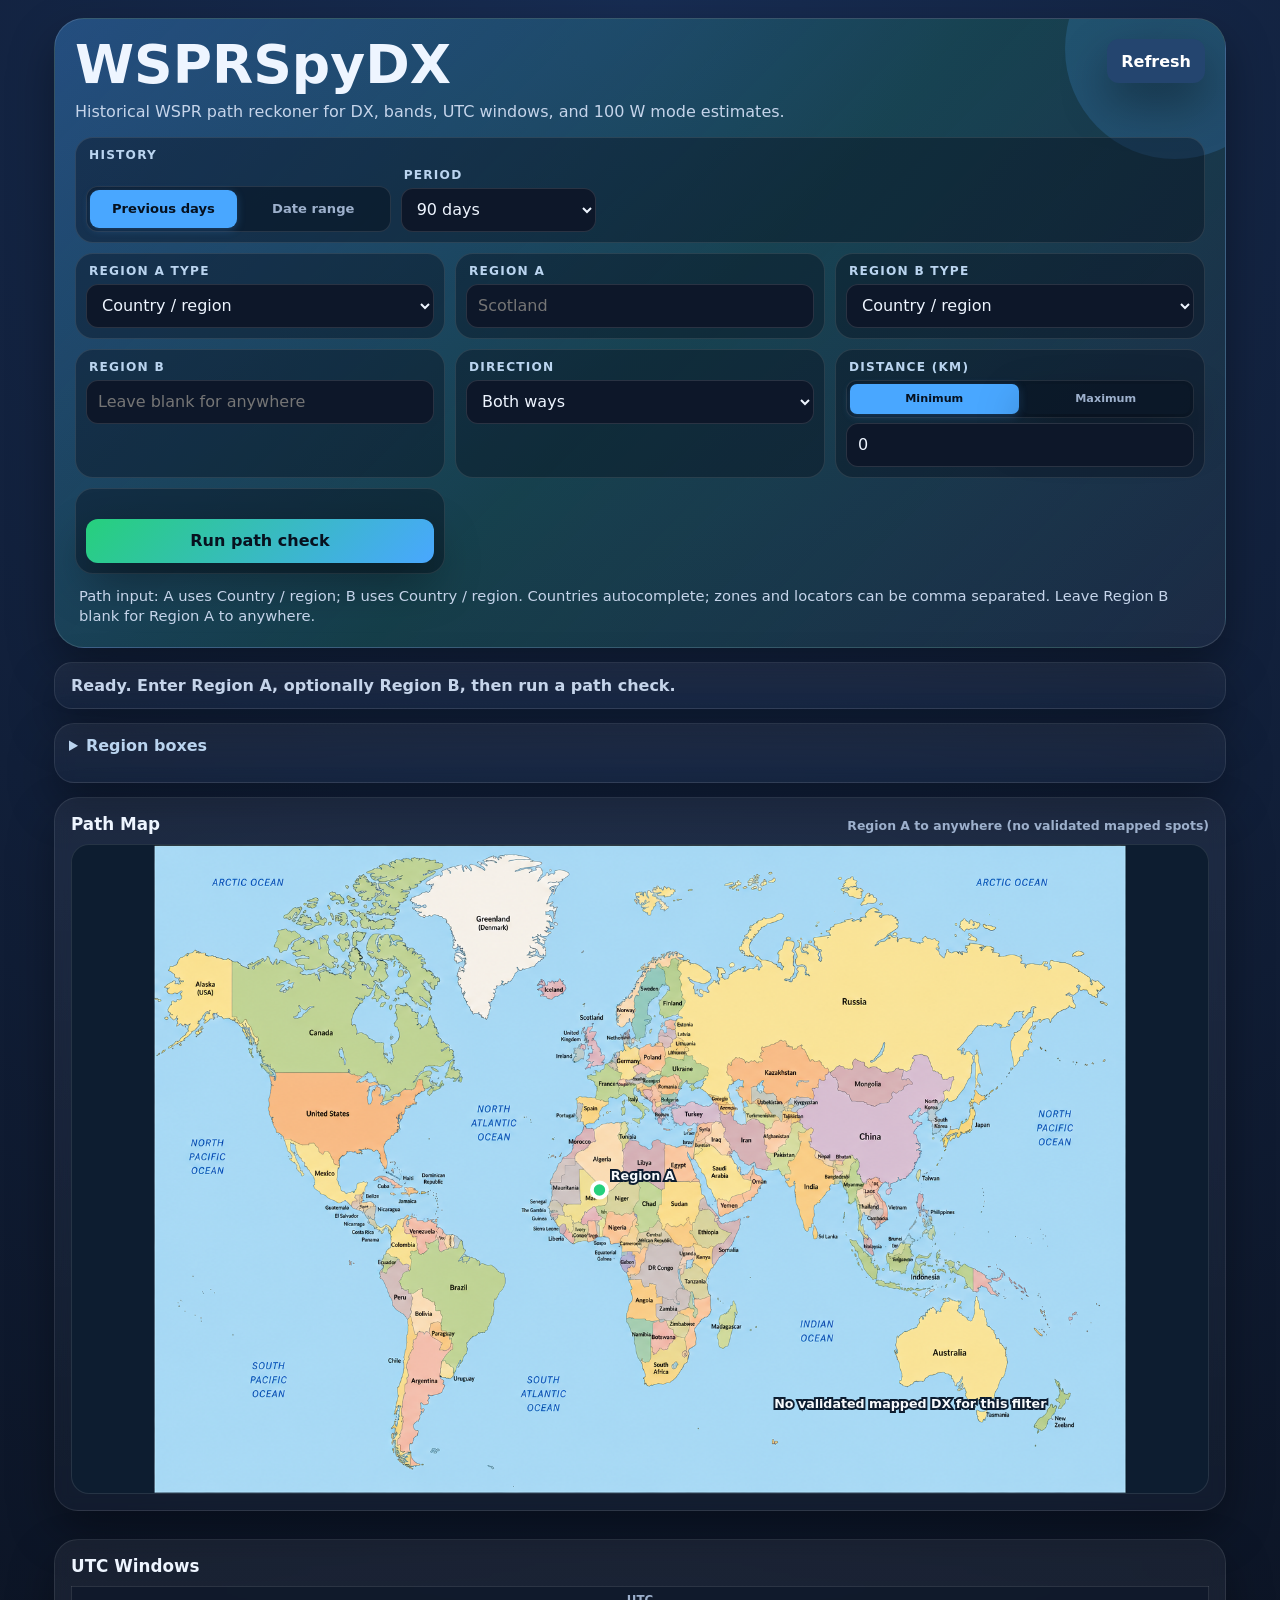
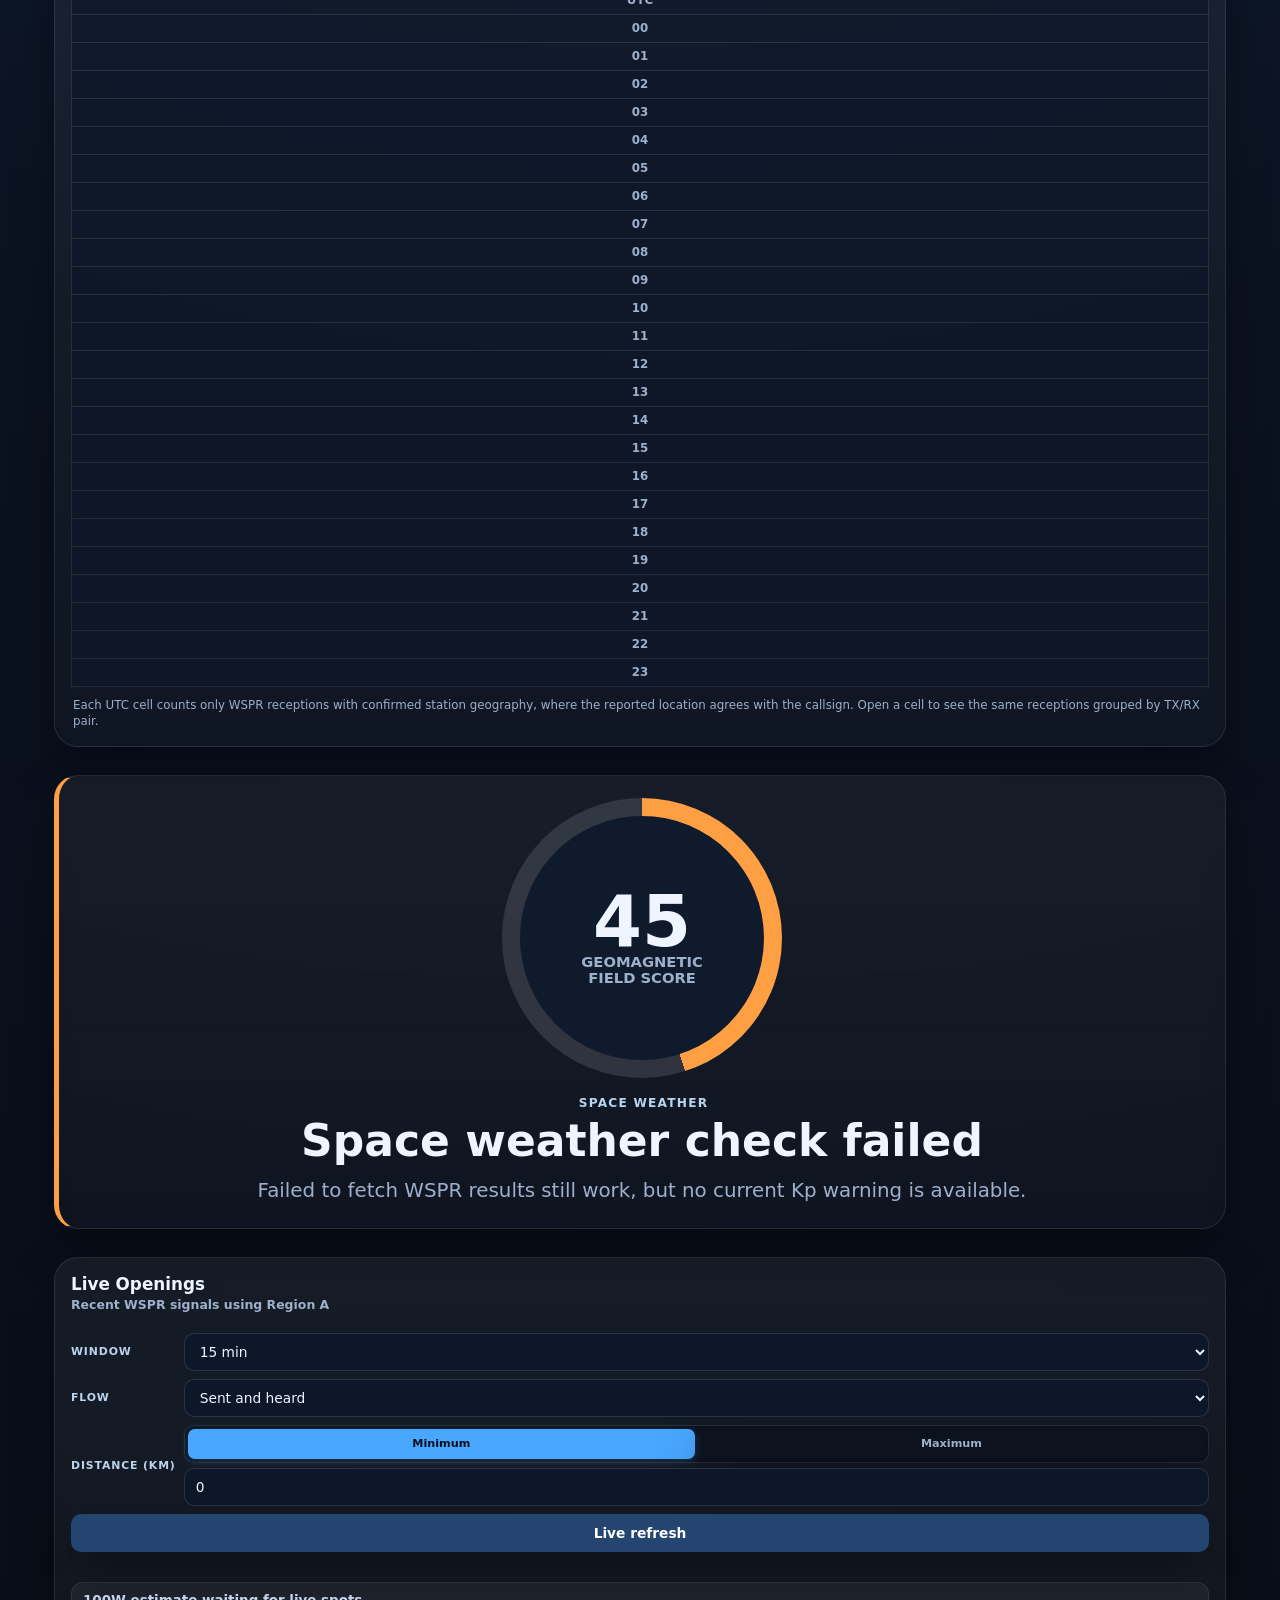
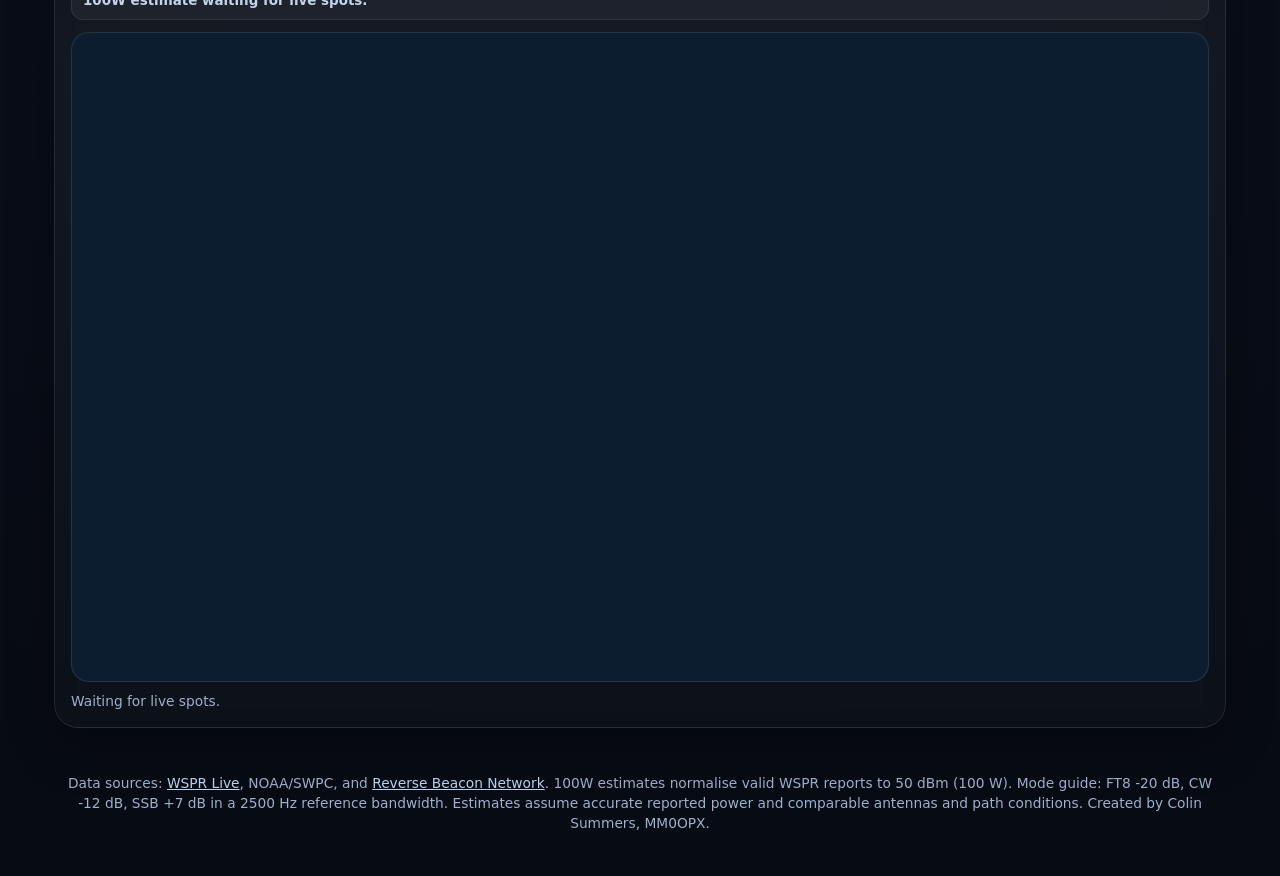
